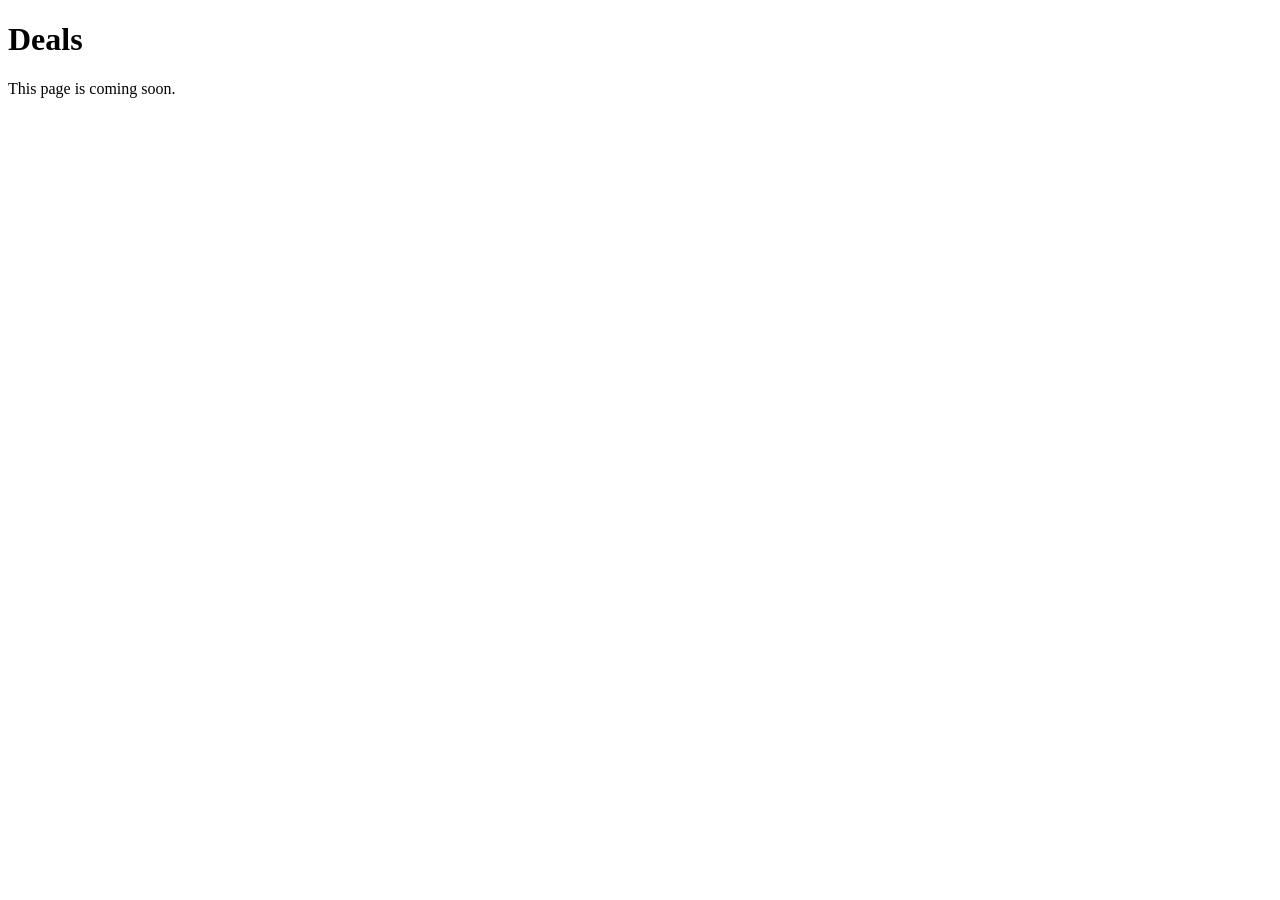
==== src/deals.html @ c27893d2 "Add folder structure with placeholder pages and shared stylesheet" ====
<!DOCTYPE html>
<html lang="en">
<head>
  <meta charset="UTF-8">
  <meta name="viewport" content="width=device-width, initial-scale=1.0">
  <title>Campus Bites | Deals</title>
  <link rel="stylesheet" href="../styles/style.css">
</head>
<body>
  <h1>Deals</h1>
  <p>This page is coming soon.</p>
</body>
</html>
---- styles/style.css ----
/* ==========================================================
   Campus Bites shared stylesheet
   Every page in src/ links here with ../styles/style.css
   Each block below belongs to one team member. Add your own
   styles inside your block only.

   Shapes: panels and photos 20px, form fields 12px,
   buttons and price tags fully round.
   ========================================================== */
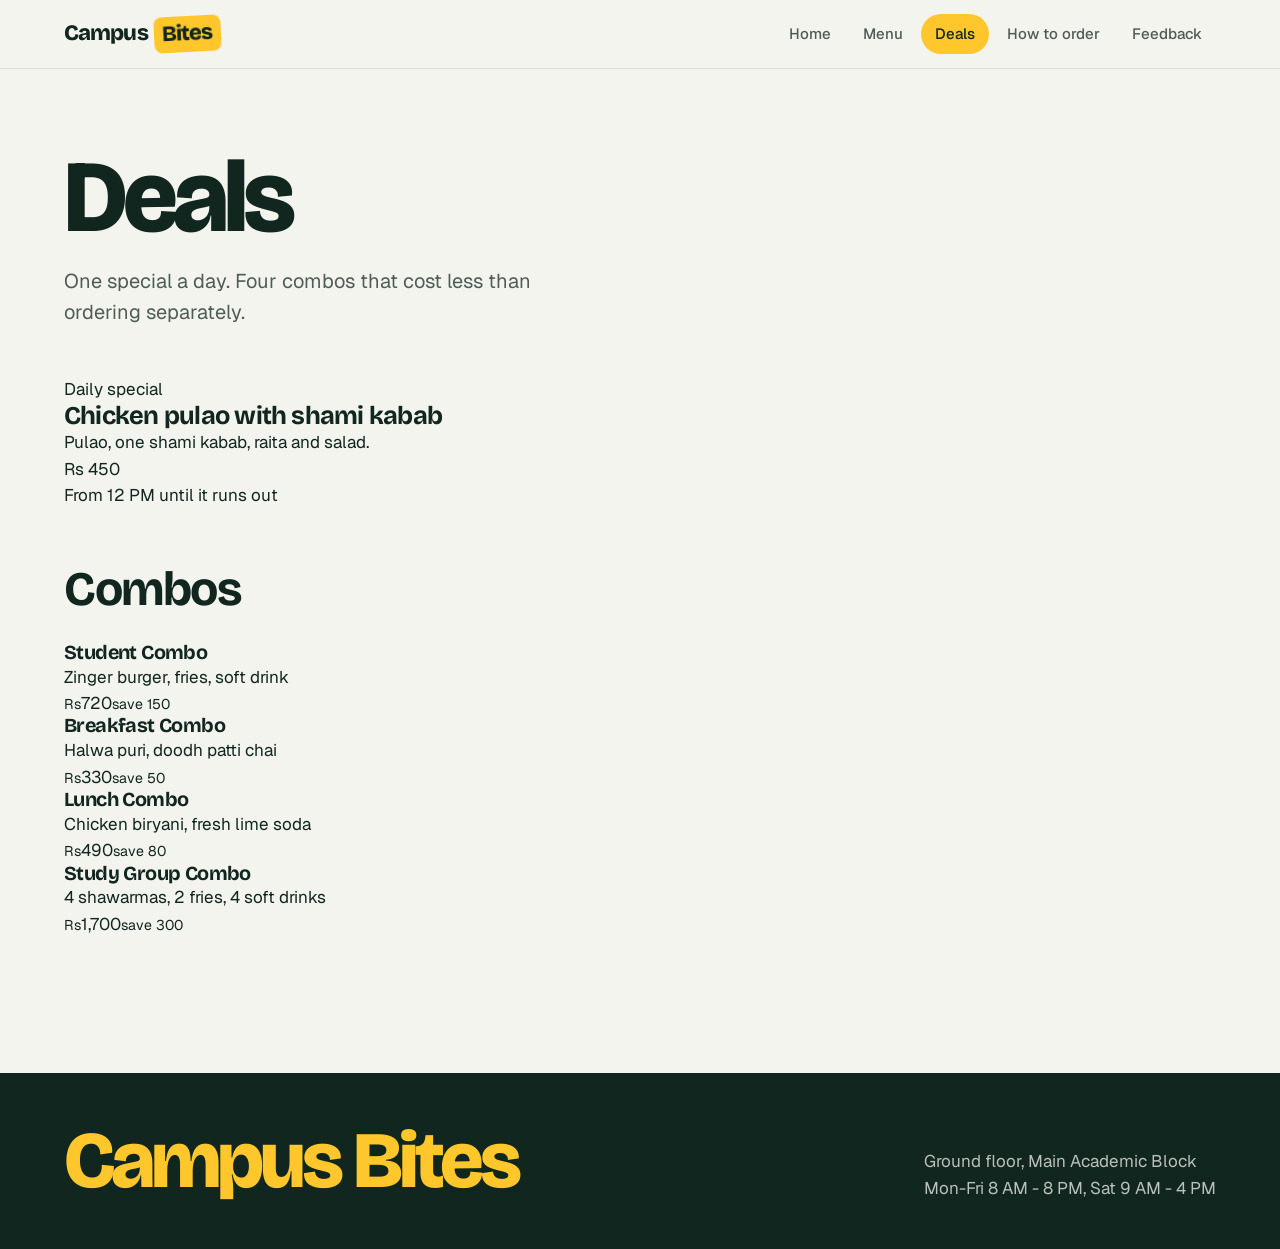
==== commit 70cf01a9: "Added deals page html with daily special and four combos Chicken pulao special at Rs 450, plus Stude" ====
--- a/src/deals.html
+++ b/src/deals.html
@@ -4,10 +4,77 @@
   <meta charset="UTF-8">
   <meta name="viewport" content="width=device-width, initial-scale=1.0">
   <title>Campus Bites | Deals</title>
+  <meta name="description" content="The Campus Bites daily special and combo deals, with what each deal includes and its price.">
   <link rel="stylesheet" href="../styles/style.css">
 </head>
 <body>
-  <h1>Deals</h1>
-  <p>This page is coming soon.</p>
+  <header class="site-header">
+    <div class="container">
+      <a class="brand" href="index.html">Campus <span>Bites</span></a>
+      <nav class="nav" aria-label="Main">
+        <ul>
+          <li><a href="index.html">Home</a></li>
+          <li><a href="menu.html">Menu</a></li>
+          <li><a href="deals.html" aria-current="page">Deals</a></li>
+          <li><a href="order.html">How to order</a></li>
+          <li><a href="feedback.html">Feedback</a></li>
+        </ul>
+      </nav>
+    </div>
+  </header>
+
+  <main>
+    <section class="page-intro container">
+      <h1>Deals</h1>
+      <p>One special a day. Four combos that cost less than ordering separately.</p>
+    </section>
+
+    <section class="container">
+      <article class="special">
+        <div class="special-panel">
+          <p class="special-label">Daily special</p>
+          <h2>Chicken pulao with shami kabab</h2>
+          <p class="special-includes">Pulao, one shami kabab, raita and salad.</p>
+          <div class="special-bottom">
+            <p class="special-price">Rs 450</p>
+            <p class="special-time">From 12 PM until it runs out</p>
+          </div>
+        </div>
+      </article>
+    </section>
+
+    <section class="section container">
+      <h2 class="section-title">Combos</h2>
+      <div class="combo-grid">
+        <article class="combo">
+          <h3>Student Combo</h3>
+          <p>Zinger burger, fries, soft drink</p>
+          <p class="combo-sticker"><small>Rs</small>720<small>save 150</small></p>
+        </article>
+        <article class="combo">
+          <h3>Breakfast Combo</h3>
+          <p>Halwa puri, doodh patti chai</p>
+          <p class="combo-sticker"><small>Rs</small>330<small>save 50</small></p>
+        </article>
+        <article class="combo">
+          <h3>Lunch Combo</h3>
+          <p>Chicken biryani, fresh lime soda</p>
+          <p class="combo-sticker"><small>Rs</small>490<small>save 80</small></p>
+        </article>
+        <article class="combo">
+          <h3>Study Group Combo</h3>
+          <p>4 shawarmas, 2 fries, 4 soft drinks</p>
+          <p class="combo-sticker"><small>Rs</small>1,700<small>save 300</small></p>
+        </article>
+      </div>
+    </section>
+  </main>
+
+  <footer class="site-footer">
+    <div class="container">
+      <p class="footer-brand">Campus Bites</p>
+      <p>Ground floor, Main Academic Block<br>Mon-Fri 8 AM - 8 PM, Sat 9 AM - 4 PM</p>
+    </div>
+  </footer>
 </body>
 </html>
--- a/styles/style.css
+++ b/styles/style.css
@@ -7,3 +7,566 @@
    Shapes: panels and photos 20px, form fields 12px,
    buttons and price tags fully round.
    ========================================================== */
+
+   @import url("https://fonts.googleapis.com/css2?family=Bricolage+Grotesque:opsz,wght@12..96,500..800&family=Geist:wght@400;500;600&family=Geist+Mono:wght@500&display=swap");
+
+
+   /* ---------- Base and shared layout (Team Lead) ---------- */
+
+   :root {
+     --bg: #f4f4ef;
+     --surface: #ffffff;
+     --ink: #10261e;
+     --muted: #4f5d56;
+     --line: #dcdcd3;
+     --marigold: #ffc72c;
+     --on-marigold: #10261e;
+     --panel: #10261e;
+     --on-panel: #f4f4ef;
+     --radius: 20px;
+     --radius-field: 12px;
+     --max: 1200px;
+     --gutter: 24px;
+     --display: "Bricolage Grotesque", "Geist", system-ui, sans-serif;
+     --font: "Geist", system-ui, -apple-system, "Segoe UI", sans-serif;
+     --mono: "Geist Mono", ui-monospace, "SFMono-Regular", monospace;
+   }
+
+   *,
+   *::before,
+   *::after {
+     box-sizing: border-box;
+   }
+
+   body,
+   h1,
+   h2,
+   h3,
+   p,
+   ul,
+   ol,
+   dl,
+   dd,
+   figure {
+     margin: 0;
+   }
+
+   ul,
+   ol {
+     padding: 0;
+     list-style: none;
+   }
+
+   body {
+     font-family: var(--font);
+     font-size: 1.0625rem;
+     line-height: 1.55;
+     color: var(--ink);
+     background: var(--bg);
+     -webkit-font-smoothing: antialiased;
+   }
+
+   h1,
+   h2,
+   h3 {
+     font-family: var(--display);
+     font-weight: 700;
+     letter-spacing: -0.03em;
+     line-height: 1.05;
+   }
+
+   a {
+     color: inherit;
+   }
+
+   img {
+     display: block;
+     max-width: 100%;
+   }
+
+   ::selection {
+     background: var(--marigold);
+     color: var(--on-marigold);
+   }
+
+   :focus-visible {
+     outline: 3px solid var(--marigold);
+     outline-offset: 3px;
+   }
+
+   .container {
+     width: 100%;
+     max-width: var(--max);
+     margin-inline: auto;
+     padding-inline: var(--gutter);
+   }
+
+   /* Header and navigation */
+   .site-header {
+     position: sticky;
+     top: 0;
+     z-index: 10;
+     background: color-mix(in srgb, var(--bg) 85%, transparent);
+     -webkit-backdrop-filter: blur(16px) saturate(160%);
+     backdrop-filter: blur(16px) saturate(160%);
+     border-bottom: 1px solid var(--line);
+   }
+
+   .site-header .container {
+     display: flex;
+     align-items: center;
+     justify-content: space-between;
+     gap: 24px;
+     min-height: 68px;
+   }
+
+   .brand {
+     font-family: var(--display);
+     font-size: 1.375rem;
+     font-weight: 800;
+     letter-spacing: -0.04em;
+     text-decoration: none;
+   }
+
+   .brand span {
+     display: inline-block;
+     margin-left: 2px;
+     padding: 0 8px 2px;
+     border-radius: 8px;
+     background: var(--marigold);
+     color: var(--on-marigold);
+     transform: rotate(-3deg);
+   }
+
+   .nav ul {
+     display: flex;
+     align-items: center;
+     gap: 4px;
+   }
+
+   .nav a {
+     display: block;
+     padding: 8px 14px;
+     border-radius: 999px;
+     color: var(--muted);
+     font-size: 0.9375rem;
+     font-weight: 500;
+     text-decoration: none;
+     white-space: nowrap;
+     transition: color 0.2s, background-color 0.2s;
+   }
+
+   .nav a:hover {
+     color: var(--ink);
+     background: var(--line);
+   }
+
+   .nav a[aria-current="page"] {
+     background: var(--marigold);
+     color: var(--on-marigold);
+   }
+
+   /* Top of every inner page */
+   .page-intro {
+     padding-block: 80px 48px;
+   }
+
+   .page-intro h1 {
+     font-size: clamp(3rem, 8vw, 6.5rem);
+     font-weight: 800;
+     letter-spacing: -0.05em;
+     line-height: 0.95;
+   }
+
+   .page-intro p {
+     max-width: 40ch;
+     margin-top: 20px;
+     color: var(--muted);
+     font-size: 1.25rem;
+   }
+
+   .section {
+     padding-block: 56px;
+   }
+
+   .section-title {
+     margin-bottom: 28px;
+     font-size: clamp(2rem, 4vw, 3rem);
+   }
+
+   /* Shared photo frame */
+   .photo {
+     overflow: hidden;
+     border-radius: var(--radius);
+     background: var(--line);
+   }
+
+   .photo img {
+     width: 100%;
+     height: 100%;
+     object-fit: cover;
+   }
+
+   /* Price tag: marigold pill used on every page */
+   .price {
+     display: inline-block;
+     padding: 2px 10px;
+     border-radius: 999px;
+     background: var(--marigold);
+     color: var(--on-marigold);
+     font-family: var(--mono);
+     font-size: 0.875rem;
+     font-weight: 500;
+     font-variant-numeric: tabular-nums;
+     white-space: nowrap;
+   }
+
+   /* Buttons */
+   .button {
+     display: inline-flex;
+     align-items: center;
+     padding: 14px 26px;
+     border: 2px solid var(--ink);
+     border-radius: 999px;
+     background: var(--ink);
+     color: var(--bg);
+     font: inherit;
+     font-weight: 600;
+     text-decoration: none;
+     cursor: pointer;
+     transition: transform 0.15s ease-out, box-shadow 0.2s, background-color 0.2s;
+   }
+
+   /* Hover lifts a button but keeps its fill, so primary and
+      secondary never swap looks */
+   .button:hover {
+     transform: translateY(-2px);
+     box-shadow: 0 6px 16px -6px rgb(16 38 30 / 0.45);
+   }
+
+   .button:active {
+     transform: scale(0.97);
+     box-shadow: none;
+   }
+
+   .button--ghost {
+     background: transparent;
+     color: var(--ink);
+   }
+
+   .button--ghost:hover {
+     background: color-mix(in srgb, var(--ink) 10%, transparent);
+     box-shadow: none;
+   }
+
+   /* Footer */
+   .site-footer {
+     margin-top: 80px;
+     padding-block: 48px;
+     background: var(--panel);
+     color: var(--on-panel);
+   }
+
+   .site-footer .container {
+     display: flex;
+     flex-wrap: wrap;
+     justify-content: space-between;
+     align-items: flex-end;
+     gap: 16px 32px;
+   }
+
+   .footer-brand {
+     font-family: var(--display);
+     font-size: clamp(2.5rem, 7vw, 5rem);
+     font-weight: 800;
+     letter-spacing: -0.05em;
+     line-height: 1;
+     color: var(--marigold);
+   }
+
+   .site-footer p:last-child {
+     opacity: 0.75;
+   }
+
+   /* Headings rise in on load, only if the visitor allows motion */
+   @media (prefers-reduced-motion: no-preference) {
+     .page-intro > *,
+     .hero > * {
+       animation: rise 0.7s cubic-bezier(0.16, 1, 0.3, 1) both;
+     }
+
+     .page-intro > :nth-child(2),
+     .hero > :nth-child(2) {
+       animation-delay: 0.1s;
+     }
+
+     @keyframes rise {
+       from {
+         opacity: 0;
+         transform: translateY(20px);
+       }
+     }
+   }
+
+   @media (max-width: 760px) {
+     :root {
+       --gutter: 16px;
+     }
+
+     .site-header {
+       position: static;
+     }
+
+     .site-header .container {
+       flex-direction: column;
+       align-items: flex-start;
+       gap: 10px;
+       padding-block: 14px;
+     }
+
+     .nav {
+       width: 100%;
+       overflow-x: auto;
+     }
+
+     .nav a {
+       padding: 6px 12px;
+     }
+
+     .page-intro {
+       padding-block: 48px 32px;
+     }
+
+     .section {
+       padding-block: 40px;
+     }
+   }
+
+   /* ---------- End of base and shared layout ---------- */
+
+
+   /* ---------- Home page (Team Lead) ---------- */
+
+   .hero {
+     display: grid;
+     grid-template-columns: 1.15fr 1fr;
+     gap: 16px;
+     height: clamp(480px, calc(100dvh - 120px), 640px);
+     padding-block: 24px 0;
+   }
+
+   .hero-panel {
+     display: flex;
+     flex-direction: column;
+     justify-content: space-between;
+     gap: 40px;
+     padding: 48px;
+     border-radius: var(--radius);
+     background: var(--marigold);
+     color: var(--on-marigold);
+   }
+
+   .hero-panel ::selection {
+     background: var(--on-marigold);
+     color: var(--marigold);
+   }
+
+   .hero h1 {
+     font-size: clamp(3rem, 7vw, 6rem);
+     font-weight: 800;
+     letter-spacing: -0.05em;
+     line-height: 0.92;
+   }
+
+   .hero p {
+     max-width: 30ch;
+     margin-top: 20px;
+     font-size: 1.25rem;
+   }
+
+   .hero-actions {
+     display: flex;
+     flex-wrap: wrap;
+     gap: 12px;
+   }
+
+   .hero-panel .button {
+     border-color: var(--on-marigold);
+     background: var(--on-marigold);
+     color: var(--marigold);
+   }
+
+   .hero-panel .button--ghost {
+     background: transparent;
+     color: var(--on-marigold);
+   }
+
+   .hero-panel .button--ghost:hover {
+     background: rgb(16 38 30 / 0.1);
+   }
+
+   .hero .photo {
+     min-height: 0;
+   }
+
+   .hours-strip {
+     display: grid;
+     grid-template-columns: 1.2fr 1fr 1fr 1fr;
+     gap: 16px;
+   }
+
+   .hours-strip > div {
+     padding: 28px;
+     border-radius: var(--radius);
+     background: var(--surface);
+     border: 1px solid var(--line);
+   }
+
+   .hours-strip dt {
+     color: var(--muted);
+     font-size: 0.9375rem;
+   }
+
+   .hours-strip dd {
+     margin-top: 6px;
+     font-family: var(--display);
+     font-size: 1.75rem;
+     font-weight: 700;
+     letter-spacing: -0.03em;
+     line-height: 1.1;
+   }
+
+   .explore {
+     display: grid;
+     grid-template-columns: 2fr 1fr 1fr;
+     grid-template-rows: 260px 260px;
+     gap: 16px;
+   }
+
+   .tile {
+     position: relative;
+     display: flex;
+     flex-direction: column;
+     justify-content: flex-end;
+     padding: 28px;
+     overflow: hidden;
+     border-radius: var(--radius);
+     text-decoration: none;
+     transition: transform 0.25s cubic-bezier(0.16, 1, 0.3, 1);
+   }
+
+   .tile:hover {
+     transform: translateY(-4px);
+   }
+
+   .tile h3 {
+     font-size: 2.25rem;
+   }
+
+   .tile p {
+     margin-top: 4px;
+   }
+
+   .tile--photo {
+     grid-row: span 2;
+     color: #ffffff;
+   }
+
+   .tile--photo img {
+     position: absolute;
+     inset: 0;
+     width: 100%;
+     height: 100%;
+     object-fit: cover;
+     z-index: -1;
+   }
+
+   .tile--photo::before {
+     content: "";
+     position: absolute;
+     inset: 0;
+     z-index: -1;
+     background: linear-gradient(to top, rgb(16 38 30 / 0.85), rgb(16 38 30 / 0) 55%);
+   }
+
+   .tile--photo {
+     isolation: isolate;
+   }
+
+   .tile--yellow {
+     background: var(--marigold);
+     color: var(--on-marigold);
+   }
+
+   .tile--green {
+     background: var(--panel);
+     color: var(--on-panel);
+   }
+
+   .tile--plain {
+     grid-column: span 2;
+     border: 1px solid var(--line);
+     background: var(--surface);
+   }
+
+   .tile-big {
+     font-family: var(--display);
+     font-size: 3.5rem;
+     font-weight: 800;
+     letter-spacing: -0.05em;
+     line-height: 1;
+     margin-bottom: auto;
+   }
+
+   @media (max-width: 900px) {
+     .hero {
+       grid-template-columns: 1fr;
+       height: auto;
+     }
+
+     .hero-panel {
+       padding: 32px 24px;
+     }
+
+     .hero .photo {
+       min-height: 0;
+       aspect-ratio: 4 / 3;
+     }
+
+     .hours-strip {
+       grid-template-columns: 1fr 1fr;
+     }
+
+     .explore {
+       grid-template-columns: 1fr 1fr;
+       grid-template-rows: 320px 220px 220px;
+     }
+
+     .tile--photo {
+       grid-column: span 2;
+       grid-row: auto;
+     }
+   }
+
+   @media (max-width: 520px) {
+     .hours-strip,
+     .explore {
+       grid-template-columns: 1fr;
+       grid-template-rows: none;
+     }
+
+     .tile--photo,
+     .tile--plain {
+       grid-column: auto;
+     }
+
+     .tile {
+       min-height: 200px;
+     }
+
+     .tile--photo {
+       min-height: 300px;
+     }
+   }
+
+   /* ---------- End of home page ---------- */
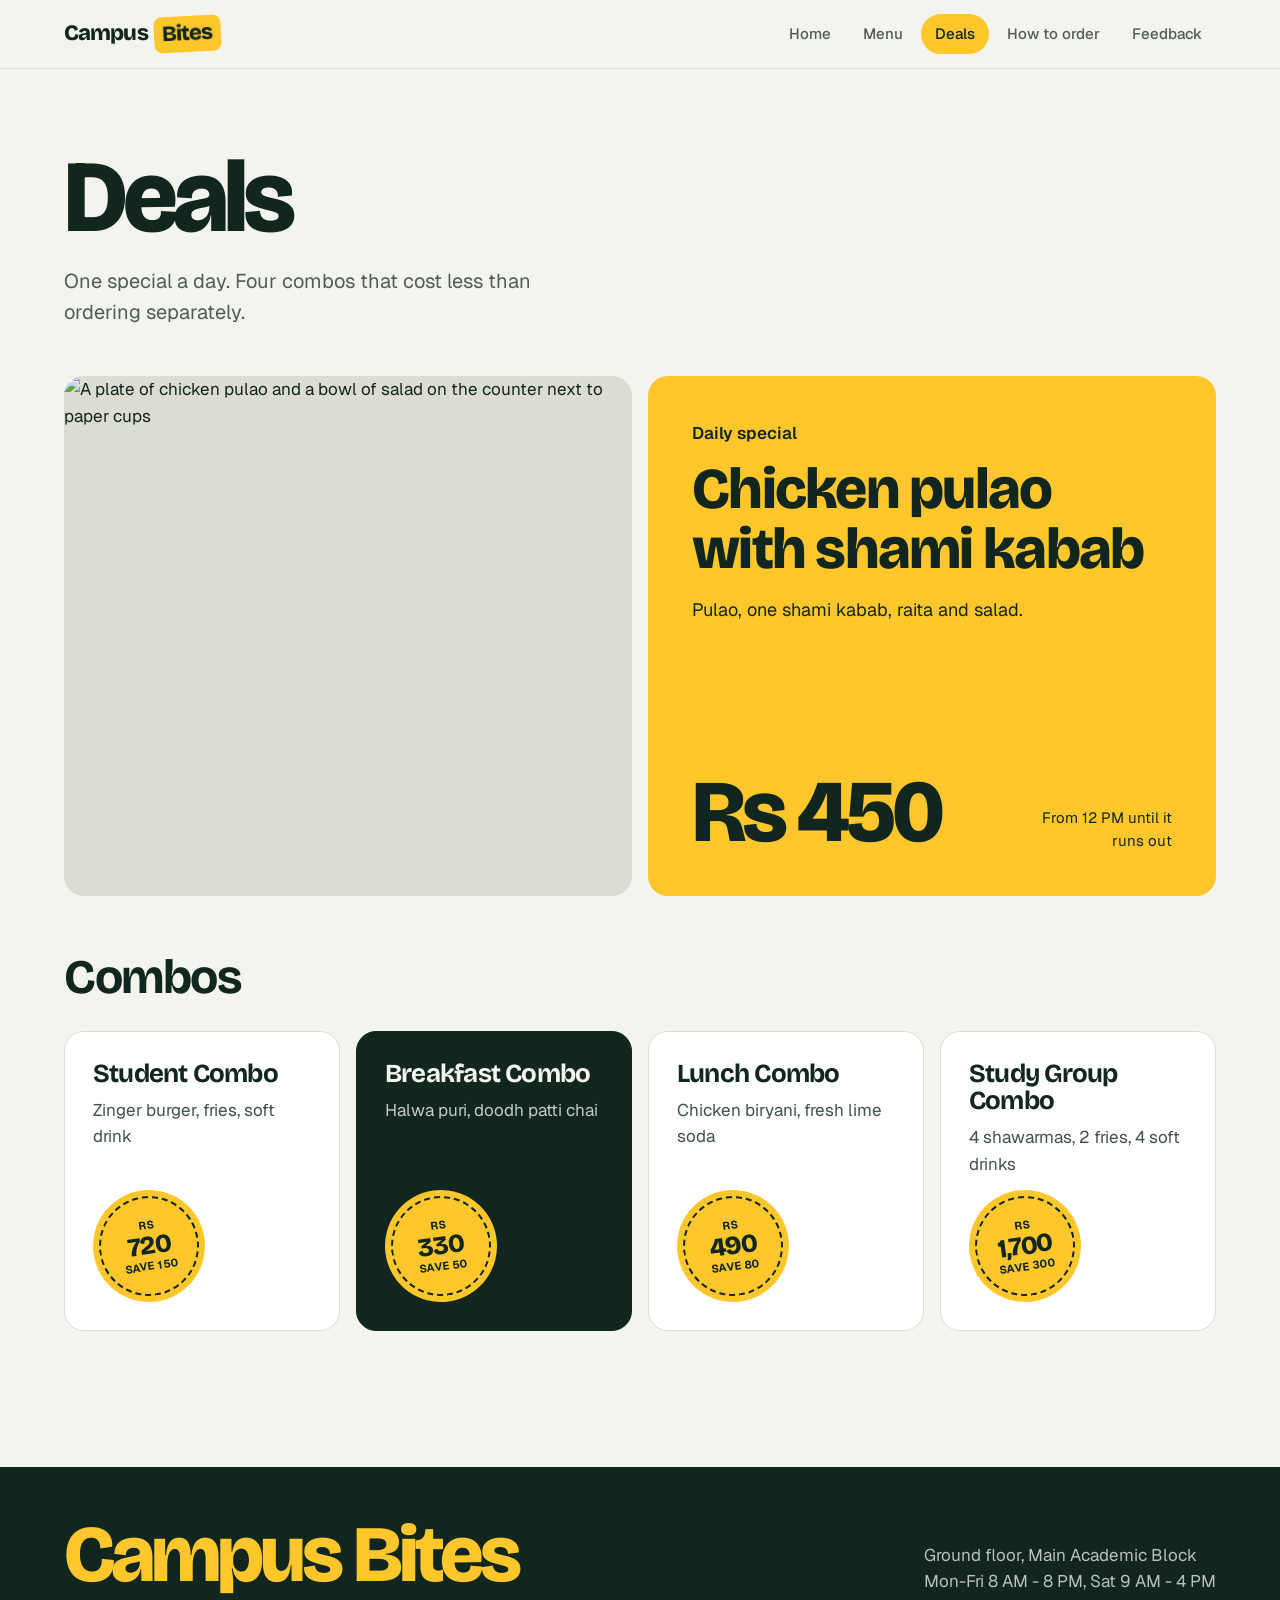
==== commit 1efbb496: "Add photo of the daily special Photo of the pulao on the counter, linked from Unsplash.  Closes #3" ====
--- a/src/deals.html
+++ b/src/deals.html
@@ -31,6 +31,9 @@
 
     <section class="container">
       <article class="special">
+        <figure class="photo">
+          <img src="https://images.unsplash.com/photo-1774669063671-1f34847a661d?w=1200&q=80&auto=format&fit=crop" alt="A plate of chicken pulao and a bowl of salad on the counter next to paper cups" loading="lazy">
+        </figure>
         <div class="special-panel">
           <p class="special-label">Daily special</p>
           <h2>Chicken pulao with shami kabab</h2>
--- a/styles/style.css
+++ b/styles/style.css
@@ -7,6 +7,7 @@
    Shapes: panels and photos 20px, form fields 12px,
    buttons and price tags fully round.
    ========================================================== */
+
 
    @import url("https://fonts.googleapis.com/css2?family=Bricolage+Grotesque:opsz,wght@12..96,500..800&family=Geist:wght@400;500;600&family=Geist+Mono:wght@500&display=swap");
 
@@ -570,3 +571,170 @@
    }
 
    /* ---------- End of home page ---------- */
+
+
+
+/* ---------- Deals page (Member 2) ---------- */
+
+.special {
+  display: grid;
+  grid-template-columns: 1fr 1fr;
+  gap: 16px;
+  height: clamp(400px, 62dvh, 520px);
+}
+
+.special-panel {
+  display: flex;
+  flex-direction: column;
+  padding: 44px;
+  border-radius: var(--radius);
+  background: var(--marigold);
+  color: var(--on-marigold);
+}
+
+.special-panel ::selection {
+  background: var(--on-marigold);
+  color: var(--marigold);
+}
+
+.special-label {
+  font-weight: 600;
+}
+
+.special-panel h2 {
+  margin-top: 12px;
+  font-size: clamp(2.25rem, 4.5vw, 3.75rem);
+  font-weight: 800;
+}
+
+.special-includes {
+  margin-top: 16px;
+  font-size: 1.125rem;
+}
+
+.special-bottom {
+  display: flex;
+  justify-content: space-between;
+  align-items: flex-end;
+  gap: 16px;
+  margin-top: auto;
+  padding-top: 40px;
+}
+
+.special-price {
+  font-family: var(--display);
+  font-size: clamp(3.5rem, 7vw, 5.5rem);
+  font-weight: 800;
+  letter-spacing: -0.05em;
+  line-height: 0.9;
+}
+
+.special-time {
+  max-width: 16ch;
+  text-align: right;
+  font-size: 0.9375rem;
+}
+
+.combo-grid {
+  display: grid;
+  grid-template-columns: repeat(4, 1fr);
+  gap: 16px;
+}
+
+.combo {
+  position: relative;
+  display: flex;
+  flex-direction: column;
+  min-height: 300px;
+  padding: 28px;
+  border: 1px solid var(--line);
+  border-radius: var(--radius);
+  background: var(--surface);
+}
+
+.combo:nth-child(2) {
+  background: var(--panel);
+  border-color: var(--panel);
+  color: var(--on-panel);
+}
+
+.combo h3 {
+  font-size: 1.625rem;
+}
+
+.combo h3 + p {
+  margin-top: 10px;
+  opacity: 0.8;
+}
+
+.combo-sticker {
+  display: flex;
+  flex-direction: column;
+  align-items: center;
+  justify-content: center;
+  gap: 2px;
+  width: 112px;
+  height: 112px;
+  margin-top: auto;
+  border-radius: 50%;
+  background: var(--marigold);
+  color: var(--on-marigold);
+  font-family: var(--display);
+  font-size: 1.625rem;
+  font-weight: 800;
+  letter-spacing: -0.04em;
+  line-height: 1;
+  text-align: center;
+  outline: 2px dashed var(--on-marigold);
+  outline-offset: -8px;
+  transform: rotate(-8deg);
+  transition: transform 0.3s cubic-bezier(0.16, 1, 0.3, 1);
+}
+
+.combo:hover .combo-sticker {
+  transform: rotate(0deg) scale(1.05);
+}
+
+.combo-sticker small {
+  font-family: var(--font);
+  font-size: 0.6875rem;
+  font-weight: 700;
+  letter-spacing: 0.02em;
+  text-transform: uppercase;
+}
+
+@media (max-width: 1000px) {
+  .combo-grid {
+    grid-template-columns: 1fr 1fr;
+  }
+}
+
+@media (max-width: 760px) {
+  .special,
+  .combo-grid {
+    grid-template-columns: 1fr;
+  }
+
+  .special {
+    height: auto;
+  }
+
+  .special .photo {
+    aspect-ratio: 4 / 3;
+  }
+
+  .special-panel {
+    padding: 28px 24px;
+  }
+
+  .combo {
+    min-height: 0;
+  }
+
+  .combo-sticker {
+    margin-top: 24px;
+  }
+}
+
+/* ---------- End of deals page ---------- */
+
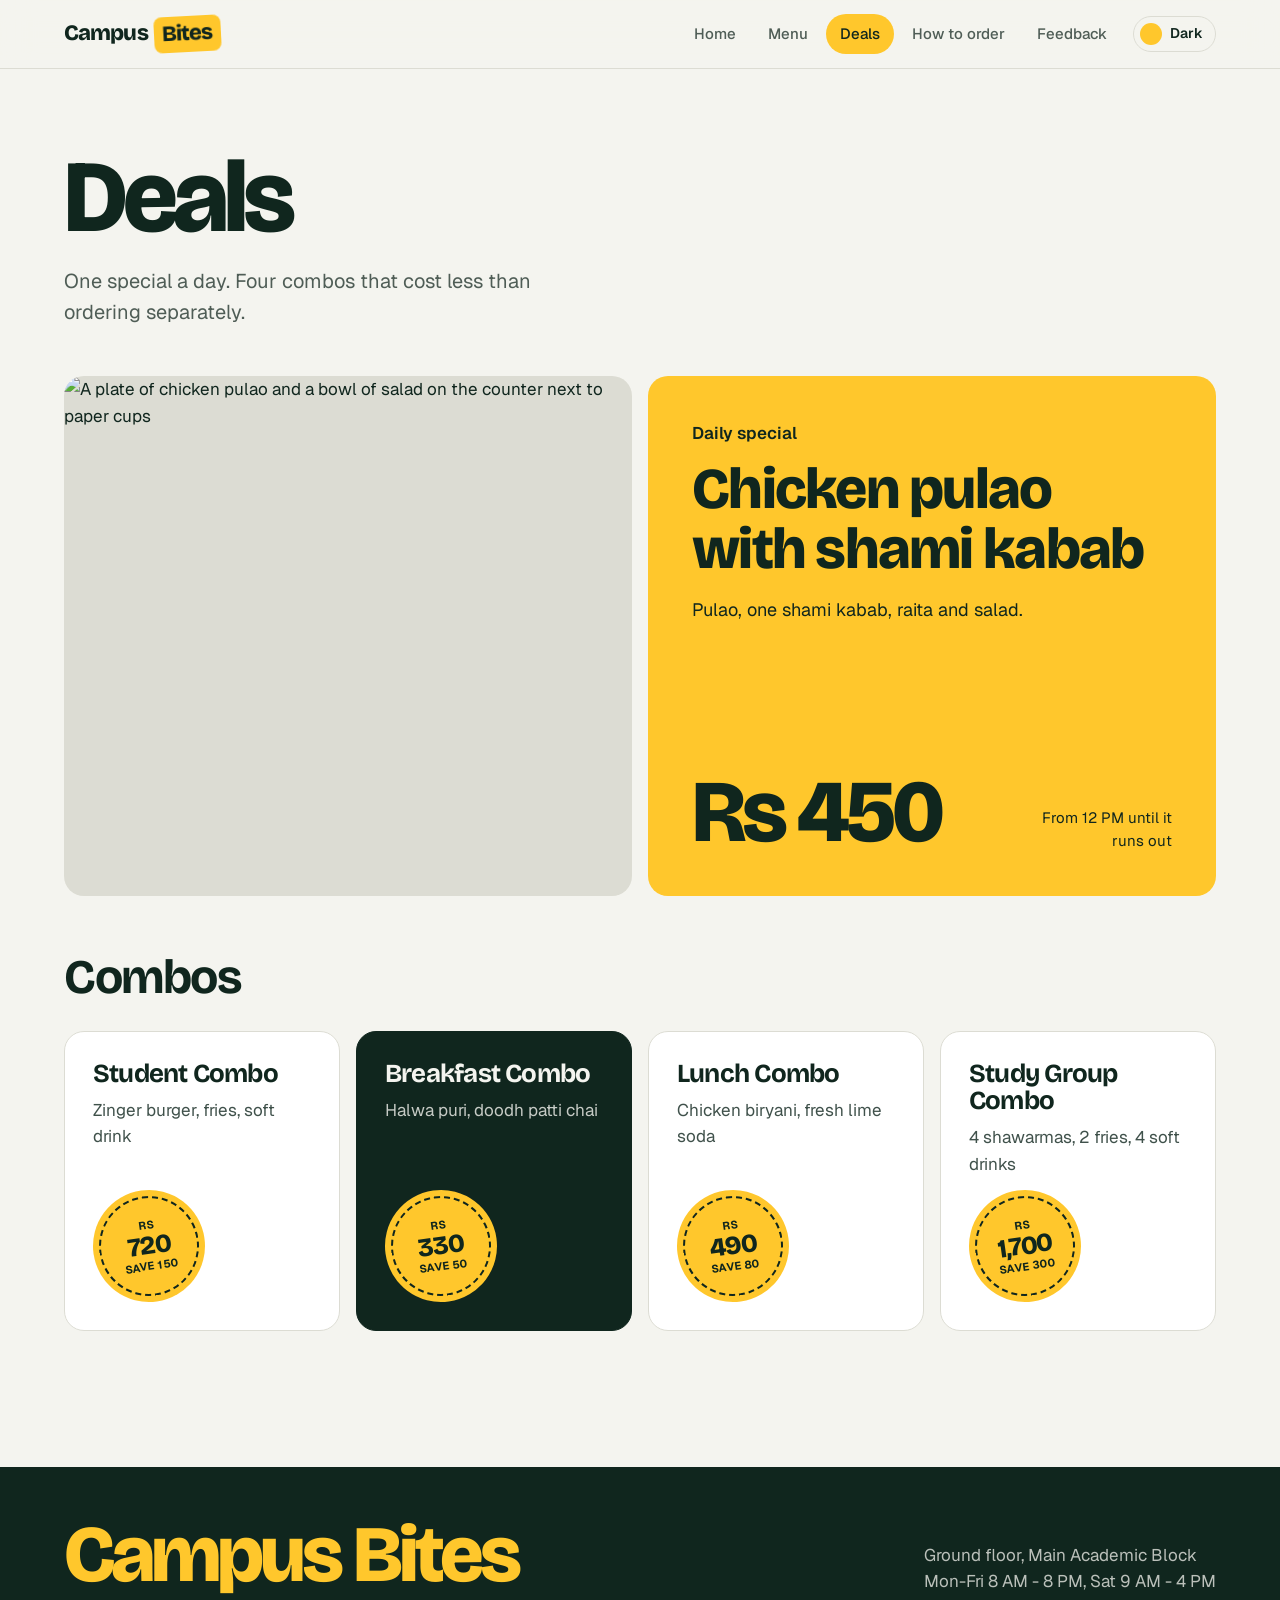
==== commit 0bf81813: "Add theme switch to deals page Same switch and script as the home page.  Refs #6" ====
--- a/src/deals.html
+++ b/src/deals.html
@@ -18,10 +18,26 @@
           <li><a href="deals.html" aria-current="page">Deals</a></li>
           <li><a href="order.html">How to order</a></li>
           <li><a href="feedback.html">Feedback</a></li>
+          <li>
+            <label class="theme-toggle" for="theme-switch">
+              <input type="checkbox" id="theme-switch" aria-label="Dark theme">
+              <span class="theme-toggle-knob" aria-hidden="true"></span>
+              <span class="theme-toggle-label"></span>
+            </label>
+          </li>
         </ul>
       </nav>
     </div>
   </header>
+
+  <script>
+    // Remember the light or dark choice between pages
+    const themeSwitch = document.getElementById("theme-switch");
+    themeSwitch.checked = localStorage.getItem("theme") === "dark";
+    themeSwitch.addEventListener("change", function () {
+      localStorage.setItem("theme", themeSwitch.checked ? "dark" : "light");
+    });
+  </script>
 
   <main>
     <section class="page-intro container">
--- a/styles/style.css
+++ b/styles/style.css
@@ -569,6 +569,117 @@
        min-height: 300px;
      }
    }
+
+
+
+/* ---------- Feedback and contact page (Member 4) ---------- */
+
+.contact-layout {
+  display: grid;
+  grid-template-columns: 1fr 1.2fr;
+  gap: 16px;
+  align-items: start;
+}
+
+.contact-list div {
+  padding-block: 20px;
+}
+
+.contact-list div + div {
+  border-top: 1px solid var(--line);
+}
+
+.contact-list dt {
+  color: var(--muted);
+  font-size: 0.9375rem;
+}
+
+.contact-list dd {
+  margin-top: 4px;
+  font-family: var(--display);
+  font-size: clamp(1.375rem, 2.5vw, 1.875rem);
+  font-weight: 700;
+  letter-spacing: -0.03em;
+  line-height: 1.2;
+}
+
+.contact-list a {
+  text-decoration-color: var(--marigold);
+  text-decoration-thickness: 3px;
+  text-underline-offset: 6px;
+}
+
+.feedback-form {
+  display: grid;
+  gap: 20px;
+  padding: 40px;
+  border-radius: var(--radius);
+  background: var(--marigold);
+  color: var(--on-marigold);
+}
+
+.feedback-form ::selection {
+  background: var(--on-marigold);
+  color: var(--marigold);
+}
+
+.feedback-form h2 {
+  font-size: 2.25rem;
+}
+
+.field {
+  display: grid;
+  gap: 8px;
+}
+
+.field label {
+  font-size: 0.9375rem;
+  font-weight: 600;
+}
+
+.field input,
+.field textarea {
+  width: 100%;
+  padding: 13px 14px;
+  border: 2px solid transparent;
+  border-radius: var(--radius-field);
+  background: #fffdf6;
+  color: #10261e;
+  font: inherit;
+  transition: border-color 0.2s;
+}
+
+.field input:focus,
+.field textarea:focus {
+  border-color: #10261e;
+  outline: none;
+}
+
+.field textarea {
+  min-height: 140px;
+  resize: vertical;
+}
+
+.feedback-form .button {
+  justify-self: start;
+  border-color: #10261e;
+  background: #10261e;
+  color: var(--marigold);
+}
+
+@media (max-width: 860px) {
+  .contact-layout {
+    grid-template-columns: 1fr;
+    gap: 32px;
+  }
+
+  .feedback-form {
+    padding: 28px 24px;
+  }
+}
+
+/* ---------- End of feedback and contact page ---------- */
+
 
    /* ---------- End of home page ---------- */
 
@@ -738,3 +849,261 @@
 
 /* ---------- End of deals page ---------- */
 
+
+
+/* ---------- Menu page (Member 1) ---------- */
+
+.menu-grid {
+  display: grid;
+  grid-template-columns: 1fr 1fr;
+  gap: 16px;
+}
+
+.menu-category {
+  padding: 16px 16px 28px;
+  border: 1px solid var(--line);
+  border-radius: var(--radius);
+  background: var(--surface);
+}
+
+.menu-category .photo {
+  aspect-ratio: 16 / 10;
+  border-radius: 12px;
+}
+
+.menu-head {
+  display: flex;
+  justify-content: space-between;
+  align-items: baseline;
+  gap: 16px;
+  margin: 24px 12px 12px;
+}
+
+.menu-head h2 {
+  font-size: 2rem;
+}
+
+.menu-time {
+  color: var(--muted);
+  font-size: 0.875rem;
+  white-space: nowrap;
+}
+
+.menu-list li {
+  display: flex;
+  justify-content: space-between;
+  align-items: center;
+  gap: 16px;
+  padding: 10px 12px;
+  border-radius: 10px;
+  font-weight: 500;
+  transition: background-color 0.15s;
+}
+
+.menu-list li:hover {
+  background: var(--bg);
+}
+
+@media (max-width: 800px) {
+  .menu-grid {
+    grid-template-columns: 1fr;
+  }
+
+  .menu-head {
+    flex-direction: column;
+    gap: 4px;
+  }
+}
+
+/* ---------- End of menu page ---------- */
+
+
+/* ---------- How to order page (Member 3) ---------- */
+
+.steps {
+  counter-reset: step;
+  display: grid;
+  grid-template-columns: repeat(4, 1fr);
+  gap: 16px;
+}
+
+.steps li {
+  counter-increment: step;
+  padding: 28px;
+  border-radius: var(--radius);
+  background: var(--surface);
+  border: 1px solid var(--line);
+}
+
+.steps li::before {
+  content: counter(step);
+  display: grid;
+  place-items: center;
+  width: 64px;
+  height: 64px;
+  margin-bottom: 48px;
+  border-radius: 50%;
+  background: var(--marigold);
+  color: var(--on-marigold);
+  font-family: var(--display);
+  font-size: 2rem;
+  font-weight: 800;
+}
+
+.steps h3 {
+  font-size: 1.5rem;
+}
+
+.steps p {
+  margin-top: 8px;
+  color: var(--muted);
+}
+
+.rules {
+  display: grid;
+  grid-template-columns: 1fr 1fr;
+  gap: 16px;
+}
+
+.peak {
+  padding: 40px;
+  border-radius: var(--radius);
+  background: var(--panel);
+  color: var(--on-panel);
+}
+
+.peak h2,
+.pickup h2 {
+  margin-bottom: 24px;
+  font-size: 2rem;
+}
+
+.peak-times div {
+  display: flex;
+  justify-content: space-between;
+  align-items: baseline;
+  gap: 16px;
+  padding-block: 14px;
+}
+
+.peak-times div + div {
+  border-top: 1px solid rgb(244 244 239 / 0.15);
+}
+
+.peak-times dd {
+  color: var(--marigold);
+  font-family: var(--mono);
+}
+
+.pickup {
+  padding: 40px;
+  border: 1px solid var(--line);
+  border-radius: var(--radius);
+  background: var(--surface);
+}
+
+.pickup li {
+  padding-block: 10px;
+  font-size: 1.125rem;
+}
+
+.pickup li + li {
+  border-top: 1px solid var(--line);
+}
+
+@media (max-width: 1000px) {
+  .steps {
+    grid-template-columns: 1fr 1fr;
+  }
+}
+
+@media (max-width: 760px) {
+  .steps,
+  .rules {
+    grid-template-columns: 1fr;
+  }
+
+  .steps li::before {
+    margin-bottom: 24px;
+  }
+
+  .peak,
+  .pickup {
+    padding: 28px 24px;
+  }
+}
+
+/* ---------- End of how to order page ---------- */
+
+
+
+/* ---------- Theme toggle (Team Lead, added after all pages are merged) ---------- */
+
+.theme-toggle {
+  display: inline-flex;
+  align-items: center;
+  gap: 8px;
+  margin-left: 8px;
+  padding: 6px 12px 6px 6px;
+  border: 1px solid var(--line);
+  border-radius: 999px;
+  color: var(--ink);
+  font-size: 0.875rem;
+  font-weight: 600;
+  cursor: pointer;
+  user-select: none;
+}
+
+.theme-toggle input {
+  position: absolute;
+  width: 1px;
+  height: 1px;
+  opacity: 0;
+}
+
+.theme-toggle-knob {
+  width: 22px;
+  height: 22px;
+  border-radius: 50%;
+  background: var(--marigold);
+  box-shadow: inset -6px -2px 0 0 transparent;
+  transition: box-shadow 0.3s, background-color 0.3s;
+}
+
+.theme-toggle-label::after {
+  content: "Dark";
+}
+
+.theme-toggle:has(input:focus-visible) {
+  outline: 3px solid var(--marigold);
+  outline-offset: 2px;
+}
+
+/* Dark theme: switched on by the checkbox in the header */
+:root:has(#theme-switch:checked) {
+  --bg: #0b1813;
+  --surface: #12231c;
+  --ink: #eef0e8;
+  --muted: #a3b0a8;
+  --line: #24382f;
+  --panel: #1a3a2e;
+  --on-panel: #eef0e8;
+  color-scheme: dark;
+}
+
+:root:has(#theme-switch:checked) .theme-toggle-knob {
+  background: var(--ink);
+  box-shadow: inset -7px -3px 0 0 var(--marigold);
+}
+
+:root:has(#theme-switch:checked) .theme-toggle-label::after {
+  content: "Light";
+}
+
+@media (max-width: 760px) {
+  .theme-toggle {
+    margin-left: 0;
+  }
+}
+
+/* ---------- End of theme toggle ---------- */
